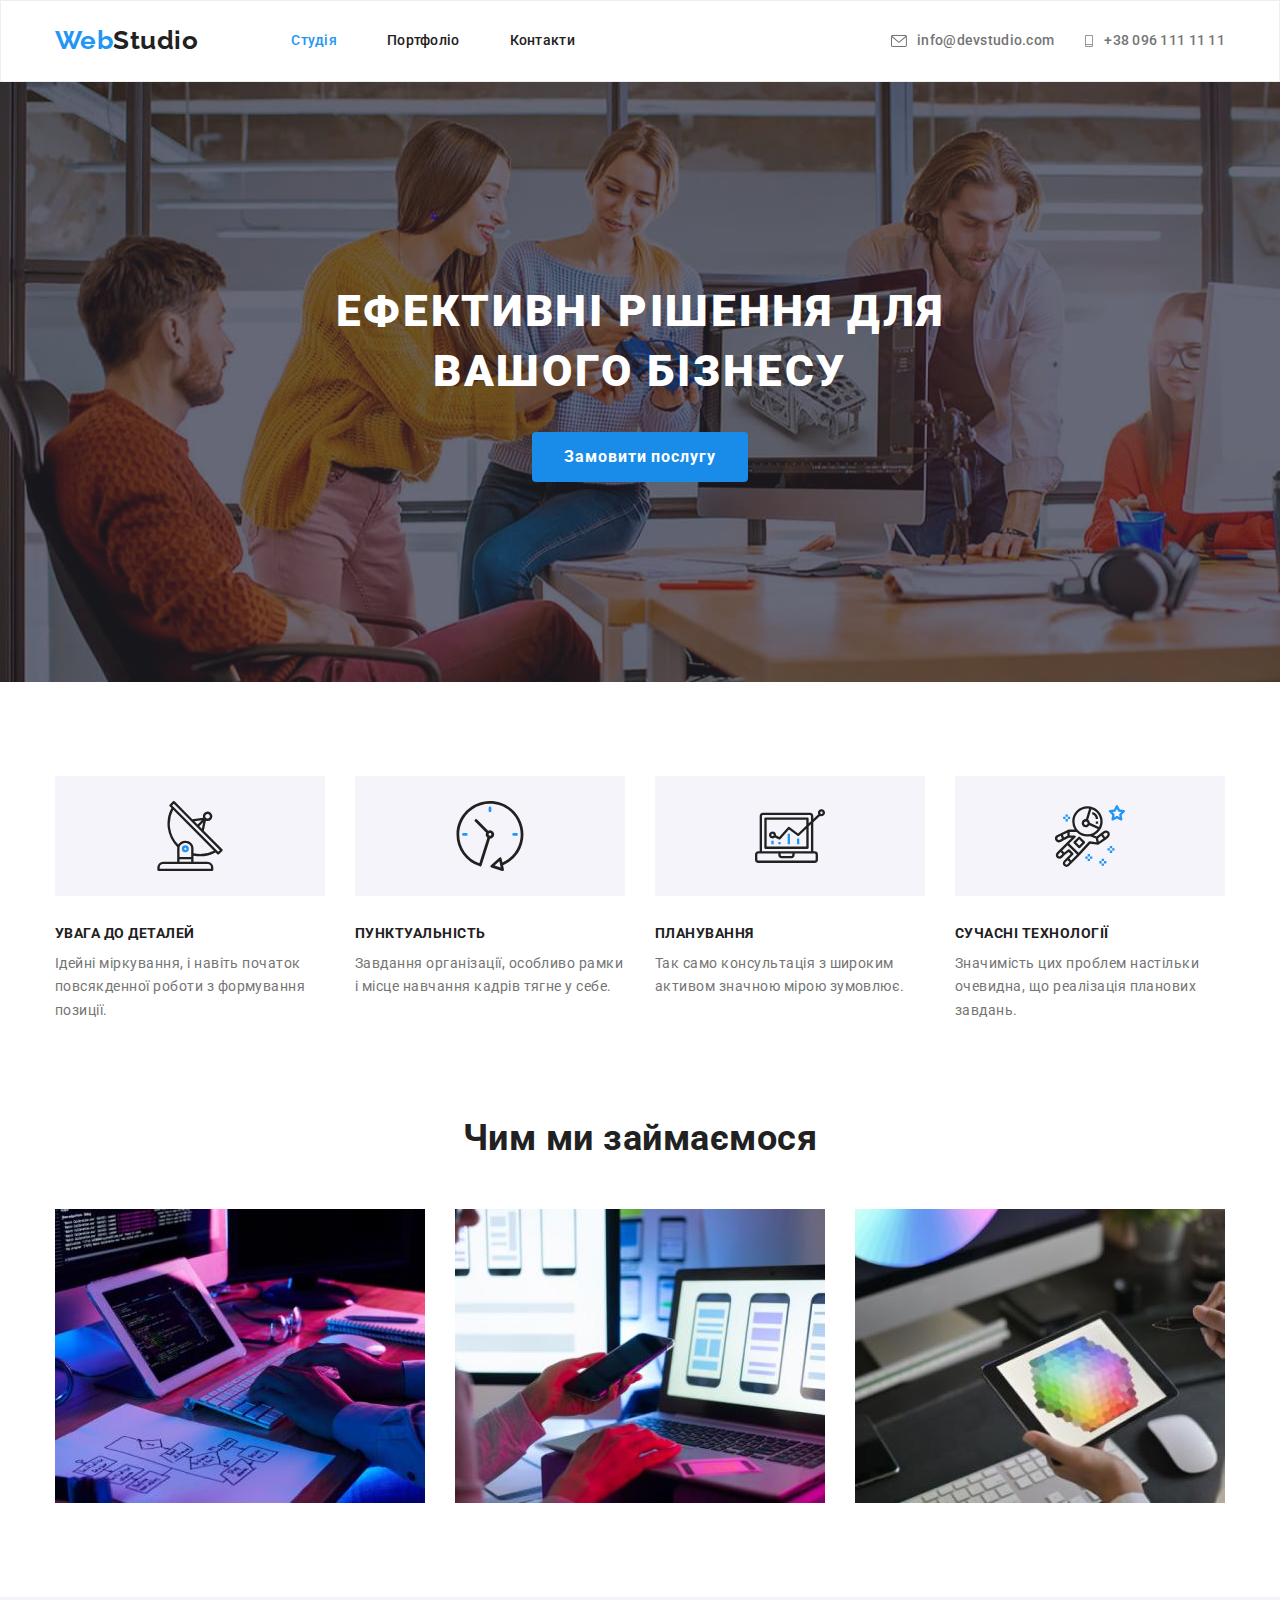
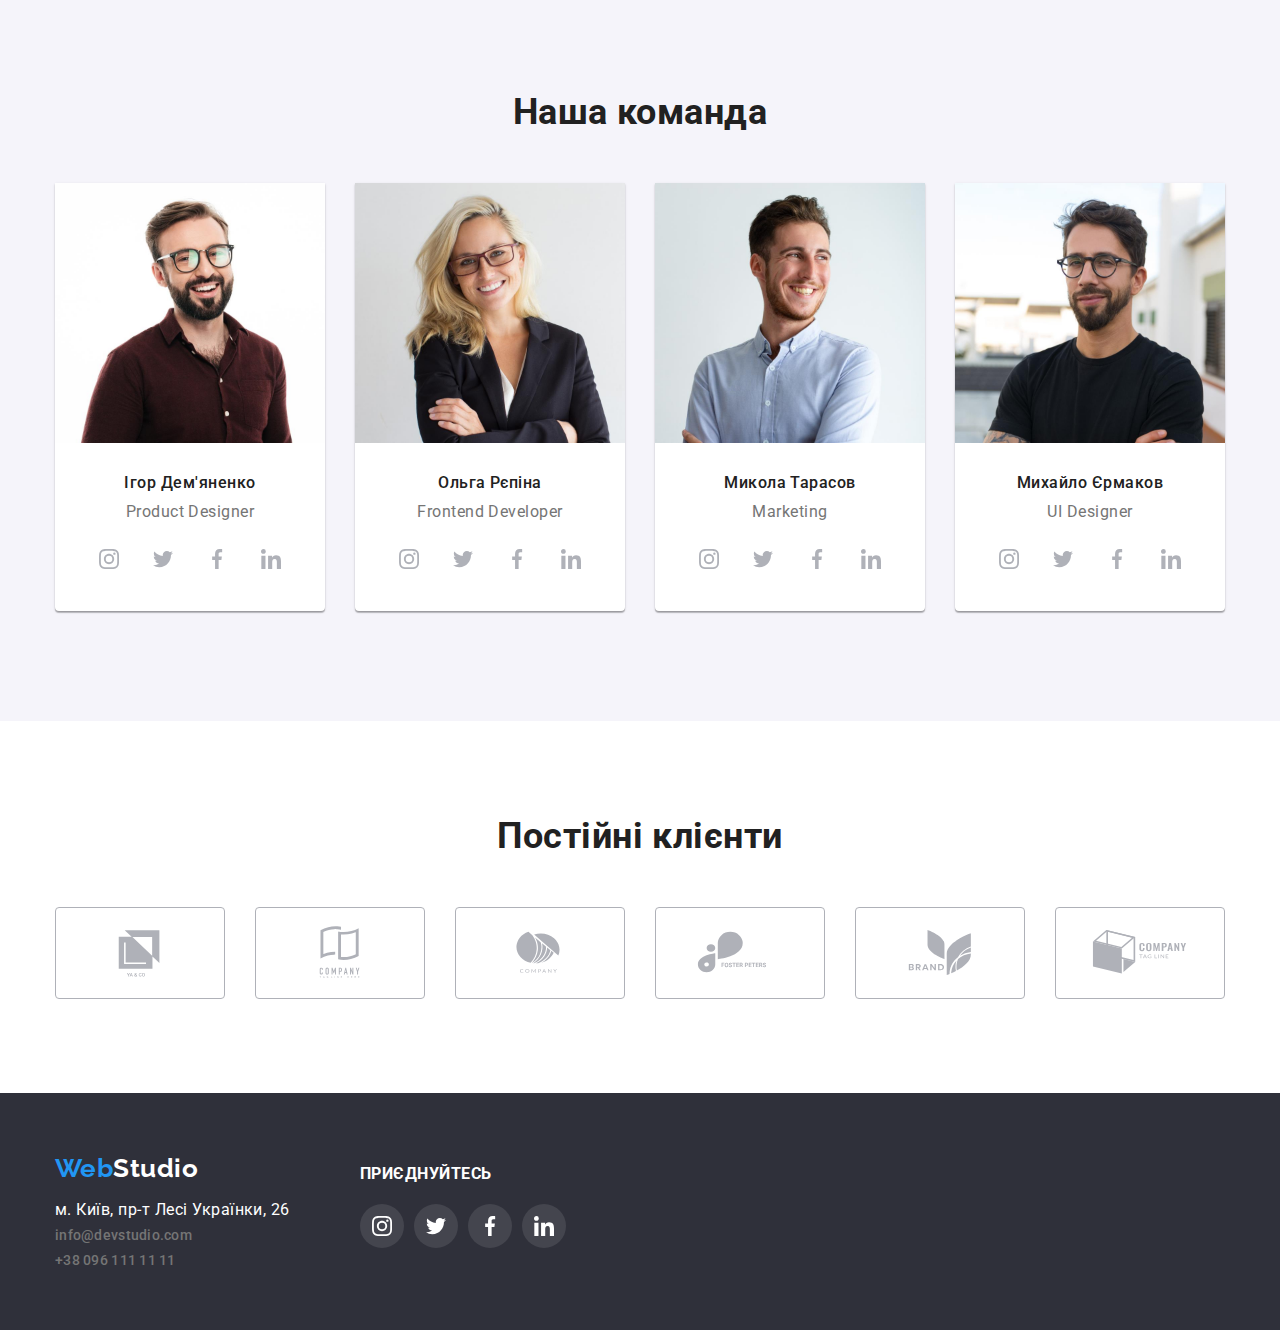
==== index.html @ ee2c1330 "копия с дз4" ====
<!DOCTYPE html>
<html lang="uk">
  <head>
    <meta charset="UTF-8" />
    <meta http-equiv="X-UA-Compatible" content="IE=edge" />
    <meta name="viewport" content="width=device-width, initial-scale=1.0" />
    <title>Домашнє завдання №4</title>
    <link rel="preconnect" href="https://fonts.googleapis.com" />
    <link rel="preconnect" href="https://fonts.gstatic.com" crossorigin />
    <link
      href="https://fonts.googleapis.com/css2?family=Montserrat:wght@400;700&family=Raleway:wght@700&family=Roboto:wght@400;500;700;900&display=swap"
      rel="stylesheet"
    />
    <link
      rel="stylesheet"
      href="https://cdnjs.cloudflare.com/ajax/libs/modern-normalize/1.1.0/modern-normalize.min.css"
    />
    <link rel="stylesheet" href="./css/styles.css" />
  </head>
  <body>
    <header class="page-header">
      <div class="container box">
        <a href="./index.html" class="logo"
          ><span class="logo_color">Web</span>Studio</a
        >
        <nav class="site-nav">
          <ul class="site-nav list">
            <li class="item">
              <a href="./index.html" class="link current">Студія</a>
            </li>
            <li class="item">
              <a href="./portfolio.html" class="link">Портфоліо</a>
            </li>
            <li class="item"><a href="" class="link">Контакти</a></li>
          </ul>
        </nav>
        <ul class="contacts list">
          <li class="item">
            <a href="mailto:info@devstudio.com" class="link"
              ><svg class="contacts-icon-mail" width="16" height="12"><use href="./images/icons.svg#icon-mail"></use></svg>info@devstudio.com</a
            >
          </li>
          <li class="item">
            <a href="tel:+380961111111" class="link"><svg class="contacts-icon-phone" width="10" height="12"><use href="./images/icons.svg#icon-phone"></use></svg>+38 096 111 11 11</a>
          </li>
        </ul>
      </div>
    </header>
    <main>
      <!-- герой -->
      <section class="hero">
       <h1 class="title">Ефективні рішення для <br>вашого бізнесу</h1>
      <button class="order">Замовити послугу</button>
      </section>
      <!-- наші якості -->
      <section class="section features">
        <div class="container">
          <!-- <h2>наші якості</h2> -->
          <ul class="features list">
            <li class="item">
              <div class="feature-pic">
              <svg class="feature-icon" width="70" height="70"><use href="./images/icons.svg#icon-antenna-1"></use></svg></div>
              <h3 class="title">УВАГА ДО ДЕТАЛЕЙ</h3>
              <p class="text">
                Ідейні міркування, і навіть початок повсякденної роботи з
                формування позиції.
              </p>
            </li>
            <li class="item">
              <div class="feature-pic">
              <svg class="feature-icon" width="70" height="70"><use href="./images/icons.svg#icon-clock-1"></use></svg></div>
              <h3 class="title">ПУНКТУАЛЬНІСТЬ</h3>
              <p class="text">
                Завдання організації, особливо рамки і місце навчання кадрів
                тягне у себе.
              </p>
            </li>
            <li class="item">
              <div class="feature-pic">
              <svg class="feature-icon" width="70" height="70"><use href="./images/icons.svg#icon-diagram-1"></use></svg></div>
              <h3 class="title">ПЛАНУВАННЯ</h3>
              <p class="text">
                Так само консультація з широким активом значною мірою зумовлює.
              </p>
            </li>
            <li class="item">
              <div class="feature-pic">
              <svg class="feature-icon" width="70" height="70"><use href="./images/icons.svg#icon-astronaut-1"></use></svg></div>
              <h3 class="title">СУЧАСНІ ТЕХНОЛОГІЇ</h3>
              <p class="text">
                Значимість цих проблем настільки очевидна, що реалізація
                планових завдань.
              </p>
            </li>
          </ul>
        </div>
      </section>
      <!-- чим ми займаємось -->
      <section class="section work">
        <div class="container">
          <h2 class="title">Чим ми займаємося</h2>
          <ul class="work list">
            <li>
              <img src="./images/Coding.jpg" alt="Розробка коду" width="370" />
            </li>
            <li>
              <img
                src="./images/Adaptatin_for_mobile_devices.jpg"
                alt="адаптація на мобільний пристрій"
                width="370"
              />
            </li>
            <li>
              <img
                src="./images/Test_on_tablet_pc.jpg"
                alt="тестування на планшеті"
                width="370"
              />
            </li>
          </ul>
        </div>
      </section>
      <!-- наша команда -->
      <section class="section our-team">
        <div class="container">
          <h2 class="our-team title">Наша команда</h2>
             <ul class="our-team-list">
            <li class="item">
              <img
                class="card"
                src="./images/Igor_Demyanenko.jpg"
                alt="Ігор Дем'яненко"
                width="270"
              />
               <h3 class="specialist-name">Ігор Дем'яненко</h3>
              <p class="proffession">Product Designer</p>
               <ul class="social-links list">
            <li class="icon-item"><a href="" class="social-link"><svg class="social-icon" width="20" height="20"><use href="./images/icons.svg#icon-instagram-1"></use></svg></a></li>
            <li class="icon-item"><a href="" class="social-link"><svg class="social-icon" width="20" height="20"><use href="./images/icons.svg#icon-twitter-1"></use></svg></a></li>
            <li class="icon-item"><a href="" class="social-link"><svg class="social-icon" width="20" height="20"><use href="./images/icons.svg#icon-facebook-1"></use></svg></a></li>
            <li class="icon-item"><a href="" class="social-link"><svg class="social-icon" width="20" height="20"><use href="./images/icons.svg#icon-linkedin-1"></use></svg></a></li>
          </ul>
            </li>
            <li class="item">
              <img
                class="card"
                src="./images/Olha_Repina.jpg"
                alt="Ольга Рєпіна"
                width="270"
              />
              <h3 class="specialist-name">Ольга Рєпіна</h3>
              <p class="proffession">Frontend Developer</p>
              <ul class="social-links list">
           <li class="icon-item"><a href="" class="social-link"><svg class="social-icon" width="20" height="20"><use href="./images/icons.svg#icon-instagram-1"></use></svg></a></li>
            <li class="icon-item"><a href="" class="social-link"><svg class="social-icon" width="20" height="20"><use href="./images/icons.svg#icon-twitter-1"></use></svg></a></li>
            <li class="icon-item"><a href="" class="social-link"><svg class="social-icon" width="20" height="20"><use href="./images/icons.svg#icon-facebook-1"></use></svg></a></li>
            <li class="icon-item"><a href="" class="social-link"><svg class="social-icon" width="20" height="20"><use href="./images/icons.svg#icon-linkedin-1"></use></svg></a></li>
          </ul>
            </li>
            <li class="item">
              <img
                class="card"
                src="./images/Mykola_Tarasov.jpg"
                alt="Микола Тарасов"
                width="270"
              />
              <h3 class="specialist-name">Микола Тарасов</h3>
              <p class="proffession">Marketing</p>
              <ul class="social-links list">
            <li class="icon-item"><a href="" class="social-link"><svg class="social-icon" width="20" height="20"><use href="./images/icons.svg#icon-instagram-1"></use></svg></a></li>
            <li class="icon-item"><a href="" class="social-link"><svg class="social-icon" width="20" height="20"><use href="./images/icons.svg#icon-twitter-1"></use></svg></a></li>
            <li class="icon-item"><a href="" class="social-link"><svg class="social-icon" width="20" height="20"><use href="./images/icons.svg#icon-facebook-1"></use></svg></a></li>
            <li class="icon-item"><a href="" class="social-link"><svg class="social-icon" width="20" height="20"><use href="./images/icons.svg#icon-linkedin-1"></use></svg></a></li>
          </ul>
            </li>
            <li class="item">
              <img
                class="card"
                src="./images/Mykhajlo_Yermakov.jpg"
                alt="Михайло Єрмаков"
                width="270"
              />
              <h3 class="specialist-name">Михайло Єрмаков</h3>
              <p class="proffession">UI Designer</p>
              <ul class="social-links list">
            <li class="icon-item"><a href="" class="social-link"><svg class="social-icon" width="20" height="20"><use href="./images/icons.svg#icon-instagram-1"></use></svg></a></li>
            <li class="icon-item"><a href="" class="social-link"><svg class="social-icon" width="20" height="20"><use href="./images/icons.svg#icon-twitter-1"></use></svg></a></li>
            <li class="icon-item"><a href="" class="social-link"><svg class="social-icon" width="20" height="20"><use href="./images/icons.svg#icon-facebook-1"></use></svg></a></li>
            <li class="icon-item"><a href="" class="social-link"><svg class="social-icon" width="20" height="20"><use href="./images/icons.svg#icon-linkedin-1"></use></svg></a></li>
          </ul>
            </li>
          </ul>
        </div>
      </section>
      <!-- наші клієнти -->
      <section class="section clients">
      <div class="container">
        <h2 class="client-title">Постійні клієнти</h2>
          <ul class="client-list">
          <li class="client-item"><a href="" class="client-link"><svg class="client-icon" width="106" height="60"><use href="./images/icons.svg#icon-client"></use></svg></a></li>
          <li class="client-item"><a href="" class="client-link"><svg class="client-icon" width="106" height="60"><use href="./images/icons.svg#icon-client2"></use></svg></a></li>
          <li class="client-item"><a href="" class="client-link"><svg class="client-icon" width="106" height="60"><use href="./images/icons.svg#icon-client3"></use></svg></a></li>
          <li class="client-item"><a href="" class="client-link"><svg class="client-icon" width="106" height="60"><use href="./images/icons.svg#icon-client4"></use></svg></a></li>
          <li class="client-item"><a href="" class="client-link"><svg class="client-icon" width="106" height="60"><use href="./images/icons.svg#icon-client5"></use></svg></a></li>
          <li class="client-item"><a href="" class="client-link"><svg class="client-icon" width="106" height="60"><use href="./images/icons.svg#icon-client6"></use></svg></a></li>
          </ul>
        </div>
      </section>
    </main>
    <footer>
      <div class="container footer">
<div class="footer-address">
        <a href="" class="logo-footer">
          
          <span class="logo_color">Web</span>Studio</a
        >
        <address>
          <p class="address">м. Київ, пр-т Лесі Українки, 26</p>
          <ul class="contacts-footer list">
            <li class="item">
              <a href="mailto:info@devstudio.com" class="link"
                >info@devstudio.com</a
              >
            </li>
            <li class="item">
              <a href="tel:+380961111111" class="link">+38 096 111 11 11</a>
            </li>
          </ul>
        </address>
        </div>
        <div class="footer-links">
          <h3 class="join-title">приєднуйтесь</h3>
            <ul class="footer-icon-list">
              <li class="footer-icon-item"><a class="footer-icon-link" href=""><svg class="footer-icon" width="20" height="20"><use href="./images/icons.svg#icon-instagram-2"></use></svg></a></li>
              <li class="footer-icon-item"><a class="footer-icon-link" href=""><svg class="footer-icon" width="20" height="20"><use href="./images/icons.svg#icon-twitter-2"></use></svg></a></li>
              <li class="footer-icon-item"><a class="footer-icon-link" href=""><svg class="footer-icon" width="20" height="20"><use href="./images/icons.svg#icon-facebook-2"></use></svg></a></li>
              <li class="footer-icon-item"><a class="footer-icon-link" href=""><svg class="footer-icon" width="20" height="20"><use href="./images/icons.svg#icon-linkedin-2"></use></svg></a></li>
            </ul>
          
        </div>
      </div>
    </footer>
  </body>
</html>
---- css/styles.css ----
:root {
    --primary-text-color: #757575;
    --title-text-color: #212121;
    --accent-color: #2196F3;
   }
/* body===================================== */
body {
    background-color: white;
    color: var(--primary-text-color);
    font-family: 'Roboto';
    letter-spacing: 0.03em;
    
}
.section {
    padding-bottom: 94px;
    padding-top: 94px;
}
.container {
    width: 1200px;
    padding-left: 15px;
    padding-right: 15px;
    margin-left: auto;
    margin-right: auto;
    /* outline: 1px solid red; */

}
.list {
    list-style: none;
    padding: 0;
    margin: 0;
}
h2,
h3,
h4 {
    margin-top: 0;
    margin-bottom: 0;
}
a {
    text-decoration: none;
    }
    
/* body===================================== */
/* header=========================== */
/* logo========================= */
.page-header{
border: 1px solid #EEEEEE;
}
.box{
    display: flex;
    align-items: center;
    
}
.logo {
      margin-right: 93px;
     font-family: 'Raleway';
     font-style: normal;
     font-weight: 700;
     font-size: 26px;

     color: var(--title-text-color);
   }
.logo_color {
     color: var(--accent-color);
}
/* header=========================== */
/* logo========================= */
/* навигация сайта============= */
.site-nav{
    display: flex;
    margin-right: auto;
}
.site-nav .item {
       margin-right: 50px;
}
.site-nav .item:last-child {
    margin-right: 0;
}
.site-nav .link {
    display: block;
    padding-top: 32px;
    padding-bottom: 32px;
    font-weight: 500;
    font-size: 14px;
    line-height: 1.14;
    letter-spacing: 0.02em;

    color: var(--title-text-color);
}
.list .link:hover,
.list .link:focus
 {
    color: var(--accent-color);
}
/* навігація сайта============= */
/* контакти ===============*/
.contacts {
    display: flex;
}
.contacts .item{
        margin-right: 30px;
}
.contacts .item:last-child{
    margin-right: 0;
}

.contacts .link {
        display: flex;
        align-items: center;
        
        font-weight: 500;
        font-size: 14px;
        line-height: 1.14;
        letter-spacing: 0.02em;

        color: var(--primary-text-color);
}
.contacts-icon-mail{
    display: flex;
    /* width: 100%; */
    /* height: 100%; */
    padding: 0;
    margin-right: 10px;
    fill: currentColor;

}
.contacts-icon-phone {
    display: flex;
    /* width: 100%; */
    /* height: 100%; */
    padding: 0;
    margin-right: 10px;
    fill: currentColor;

}
.site-nav .link.current {
    color: var(--accent-color);
}
/* контакти */
/* header=========================== */
/* main 1=============================*/

/* section hero =====================*/
.hero {
    background-color: #2F303A;
    background-image: linear-gradient(to right, hsl(235deg 11% 24% / 40%), hsl(235deg 11% 24% / 40%)), url(../images/team-at-work.jpg);
    /* background-position: center;
    background-repeat: no-repeat;
    background-size: cover; */
    max-width: 1600px;

    margin-left: auto;
    margin-right: auto;
    text-align: center;
    padding-top: 200px;
    padding-bottom: 200px;
   }
.hero .title {
    margin-top: 0;
    margin-bottom: 30px;

    font-weight: 900;
    font-size: 44px;
    line-height: 1.36;
    text-align: center;
    letter-spacing: 0.06em;
    text-transform: uppercase;
  
    color: #FFFFFF;
}
/* кнопка замовити послугу =========== */
.hero .order{
    display: inline-block;
    border-radius: 4px;
    border-style: none;
    padding-top: 10px;
    padding-bottom: 10px;
    padding-left: 32px;
    padding-right: 32px;
    margin-bottom: 0;
    
    min-width: 216px;
    min-height: 50px;
    
    font-weight: 700;
    font-size: 16px;
    line-height: 1.87;
    align-items: center;
    text-align: center;
    letter-spacing: 0.06em;

    background-color:#188ce8;
    color: white;
}
.hero .order:hover {
    cursor: pointer;

    background-color: var(--accent-color);
    color: #FFFFFF;
}
/* кнопка замовити послугу =========== */
/* section hero =====================*/
 /* section наші якості =======================*/

.features .list {
    display: flex;
    justify-content: space-between;
} 
.features .item{
    margin-right: 30px;
    width: 270px;
}
.features .item:last-child{
    margin-right:0;
}
.list .title {
    margin-top: 0;
    margin-bottom: 0;
    margin-right: 30px;

    font-weight: 700;
    font-size: 14px;
    line-height: 1.14;
    text-transform: uppercase;

    color: var(--title-text-color)
}
.list .title:last-child{
    margin-right: 0;
}
.list .text {
    margin-top: 10px;
    margin-bottom: 0;

    font-size: 14px;
    line-height: 1.7;
}
.feature-pic{
    display: flex;
    justify-content: center;
    align-items: center;
    width: 270px;
    height: 120px;
    
    margin-bottom: 30px;

    background-color: #F5F4FA;

}
 /* section наші якості =======================*/
/* section чим ми займаємось =========================*/
.work {
    padding-top: 0;
}
.work .list {
    display: flex;
    justify-content: space-between;
}

.work .title{ 
    margin-bottom: 50px;

    font-weight: 700;
    font-size: 36px;
    line-height: 1.17;
    text-align: center;

    color: var(--title-text-color);
}
/* section чим ми займаємось =========================*/
/* section наша команда============================== */
.our-team {
    background-color: #F5F4FA;
}
.our-team .title {
    margin-top: 0;
    margin-bottom: 0;
    font-weight: 700;
    font-size: 36px;
    line-height: 1.17;
    text-align: center;

    color: var(--title-text-color)
}
.our-team-list {
    display: flex;
    padding-left: 0;
    padding-right: 0;
    gap: 30px;
    justify-content:center ;
    margin-top: 50px;
    list-style: none;
}
.our-team .item{
    padding-bottom: 30px;
    border-radius: 0px 0px 4px 4px;
    background-color: #FFFFFF;
    box-shadow: 0px 1px 3px rgba(0, 0, 0, 0.12), 0px 1px 1px rgba(0, 0, 0, 0.14), 0px 2px 1px rgba(0, 0, 0, 0.2);
}
.specialist-name {
    margin-top: 30px;
    margin-bottom: 0;

    font-weight: 500;
    font-size: 16px;
    line-height: 1.19;
    text-align: center;

    color: var(--title-text-color);
    }
.proffession {
    margin-bottom: 0;
    margin-top: 10px;
    
    line-height: 1.19;
    font-size: 16px;
    text-align: center;
}
.social-links {
    display: flex;
    align-items: center;
    justify-content: center;
    margin-top: 16px;
    padding: 0, 32px, 32px, 30px;
    
}

.social-link {
    display: flex;
    justify-content: center;
    align-items: center;
    width: 44px;
    height: 44px;
    border-radius: 50%;
       fill: #AFB1B8;
    background-color: white;
}
.social-link:active,
.social-link:hover{
    background-color: var(--accent-color);
    fill: white;
}
.icon-item{
    margin-left: 10px;
}
.icon-item:first-child{
    margin-left: 0;
}

/* section наша команда============================== */
/* section постійні клієнти================================ */
.section .clients{
margin-left: auto;
margin-right: auto;
padding-top: 0;
}

.client-title{
    margin-top: 0;
    margin-bottom: 50px;
    font-weight: 700;
    font-size: 36px;
    line-height: 1.17;
    text-align: center;

    color: var(--title-text-color)
}
.client-list{
list-style: none;
display: flex;
justify-content: space-between;
padding-right: 0;
padding-left: 0;
margin-top: 0;
margin-bottom: 0;

}
.client-link{
    display: flex;
    justify-content: center;
    align-items: center;
    width: 170px;
    height: 92px;
    padding: 0;
    border-radius: 4px ;
    border: 1px solid rgba(175, 177, 184, 1);
    margin-left: 30px;
    color: rgba(175, 177, 184, 1);
}
.client-link:first-child{
    margin-left: 0;
}

.client-icon{
fill: currentColor;
}
.client-link:hover,
.client-link:focus{
    color: var(--accent-color);
    border: 1px solid var(--accent-color);
}
.client-icon:hover,
.client-icon:focus{
fill: var(--accent-color);
}



/* section постійні клієнти================================ */
/* main 1=============================*/

/* main 2 Портфоліо====================================================================== */

/* кнопки навигації============================= */
.button-navigation {
    display: flex;
    justify-content: center;
    margin-bottom: 50px;
}

 .list .button{
    display: inline-block;
    padding-top: 6px;
    padding-bottom: 6px;
    padding-left: 22px;
    padding-right: 22px;
    

    border-radius: 4px;
    border-style: none;

    font-weight: 500;
    font-size: 16px;
    line-height: 1.6;

    color: var(--title-text-color) ;
    background-color: transparent;
   
} 
.navigation{
    margin-right: 8px;
}
.navigation:last-child{
    margin-right: 0;
}
.project-list .link {
    display: block
}

.list .button:hover,
.list .button:focus {
cursor: pointer;
background-color: var(--accent-color) ;
color: white ;
box-shadow: 0px 1px 3px rgba(0, 0, 0, 0.12), 0px 1px 1px rgba(0, 0, 0, 0.14), 0px 2px 1px rgba(0, 0, 0, 0.2);
}


/* кнопки навигації============================= */
/* галерея проєктів============================== */


.projects {
    display: flex;
    flex-wrap: wrap;
    
    margin: -15px;
}
img{
    display: block;
}
.projects > .projects-item {
    width: 370px;
    
    margin: 15px;
    flex-basis: calc((100% - 30px * 3) / 3);
}

.description {
    border-right: 1px solid #EEEEEE;
    border-left: 1px solid #EEEEEE;
    border-bottom: 1px solid #EEEEEE;

    padding-bottom: 24px;
    padding-top: 20px;
    padding-left: 24px;
    padding-right: 24px;
}

.list .project-title {
    margin-bottom: 0;

    font-weight: 700;
    font-size: 18px;
    line-height: 2;
    letter-spacing: 0.06em;

    color: var(--title-text-color);
}

.list .project-description {
    margin-top:4px ;
    margin-bottom: 0;
    font-size: 16px;
    line-height: 2;

    color: var(--primary-text-color);
}
.projects-item:hover,
.projects-item:focus{
box-shadow: 0px 1px 3px rgba(0, 0, 0, 0.12), 0px 1px 1px rgba(0, 0, 0, 0.14), 0px 2px 1px rgba(0, 0, 0, 0.2);
}


/* галерея проєктів============================== */
/* main 2 Портфоліо===================================================================== */
/* footer=============================== */
footer {
    background-color: #2F303A;
    
}
.logo-footer {
     display: inline-block;
     margin-top: 60px;
     margin-bottom: 0;

     font-family: 'Raleway';
     font-style: normal;
     font-weight: 700;
     font-size: 26px;
     line-height: 1.2;

     color:#FFFFFF;
}

.address {
    display: flex;
    margin-top: 20;
    margin-bottom: 0;
    font-style: normal;
    color: white;
}
address {
    padding-bottom: 60px;
}

.contacts-footer .link {
    display: inline-block;
    margin-top: 9px;
    margin-bottom: 0;

    font-style: normal;
    font-weight: 500;
    font-size: 14px;
    line-height: 1.14;
    letter-spacing: 0.02em;

    color: var(--primary-text-color)
}
.footer{
    display: flex;
    justify-content: flex-start;
}
.footer-links{
margin-top: 72px;
margin-left: 70px;
}
.join-title{
text-transform: uppercase;
font-size: 16px;
font-weight: 700;
line-height: 1.17;
Letter-spacing: 0.03em;

color: #FFFFFF
}
.footer-icon-list{
    display: flex;

    align-items: center;
    justify-content: center;
    list-style: none;
    padding-right: 0;
    padding-left: 0;
    margin-top: 20px;
    margin-bottom: 0;

}
.footer-icon-link{
    display: flex;
    justify-content: center;
    align-items: center;
    width: 44px;
    height: 44px;
    border-radius: 50%;
    
    background-color: rgba(255, 255, 255, 0.1);
    color: #FFFFFF;
}
.footer-icon-item{
    margin-right: 10px;
}
.footer-icon-item:last-child{
    margin-right: 0;
}
.footer-icon{
fill: currentColor;
}
.footer-icon-link:hover,
.footer-icon-link:focus{
background-color: var(--accent-color);
}

/* footer=============================== */
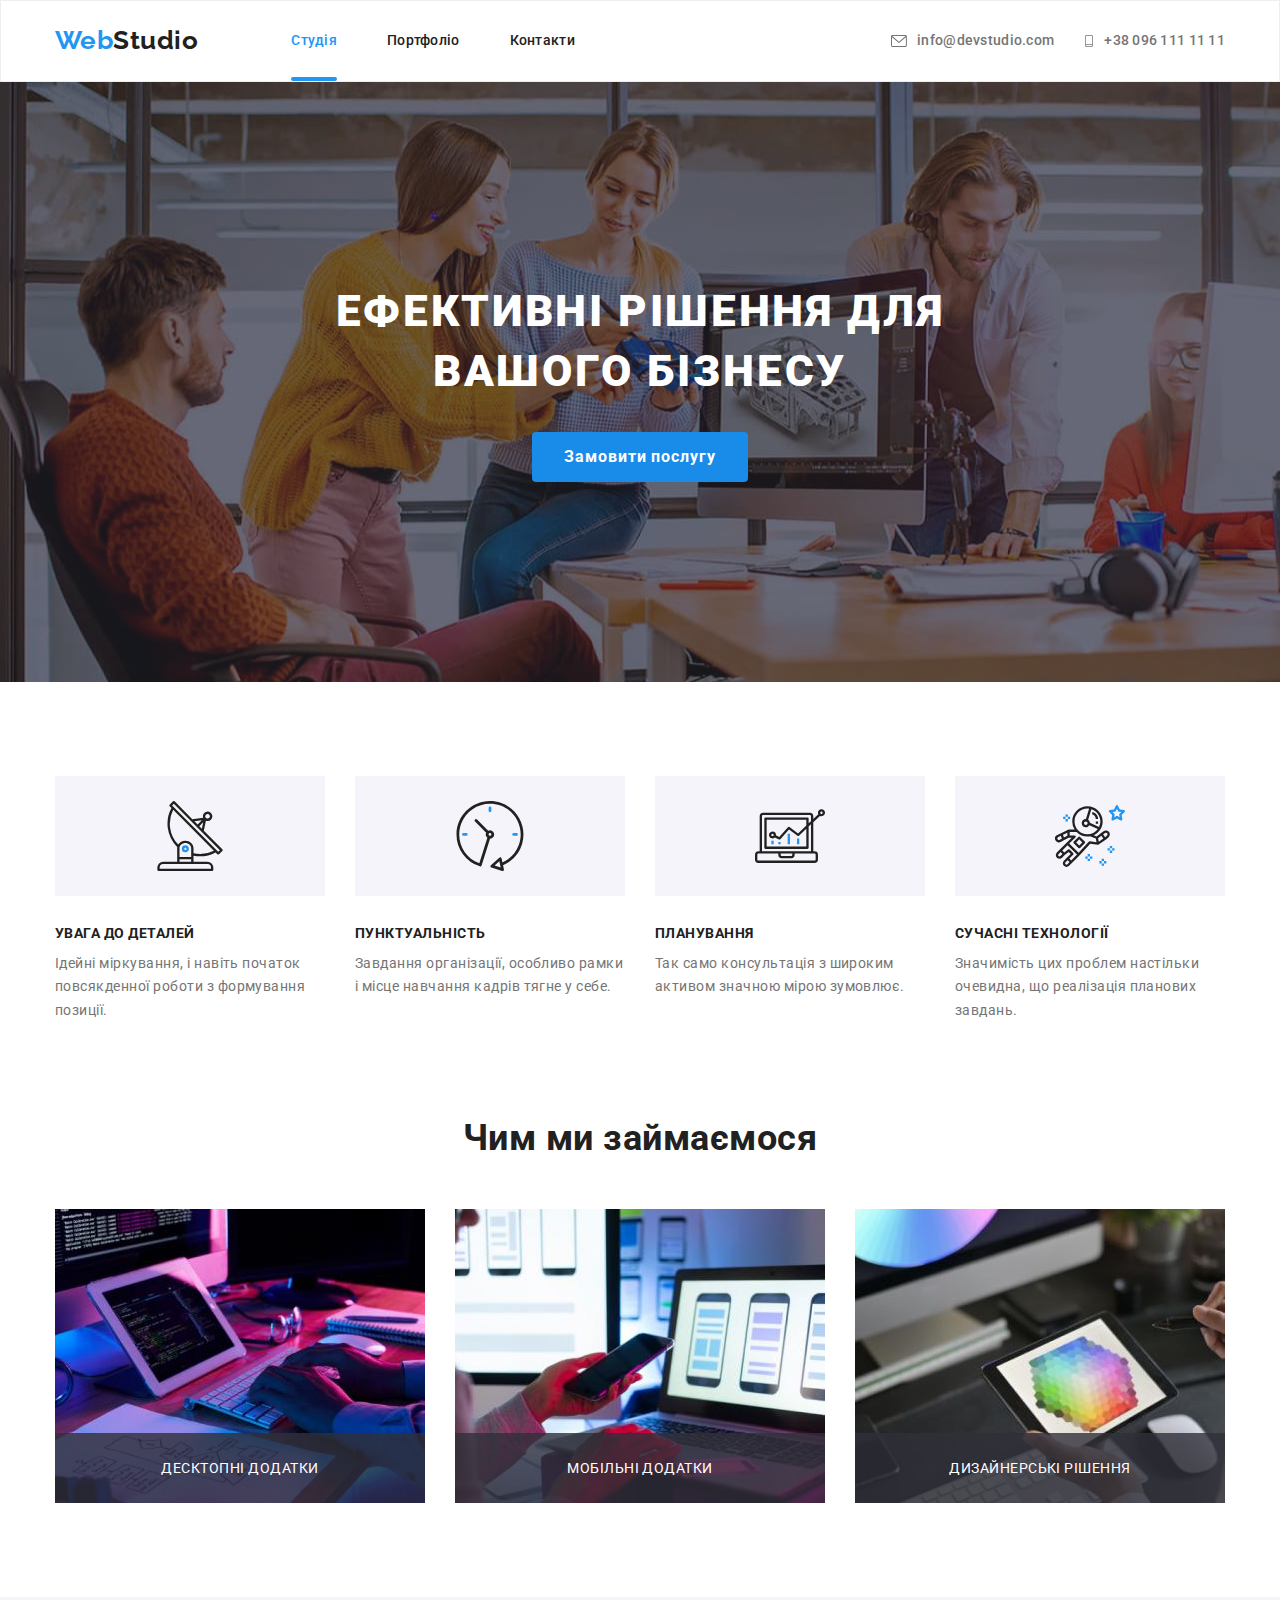
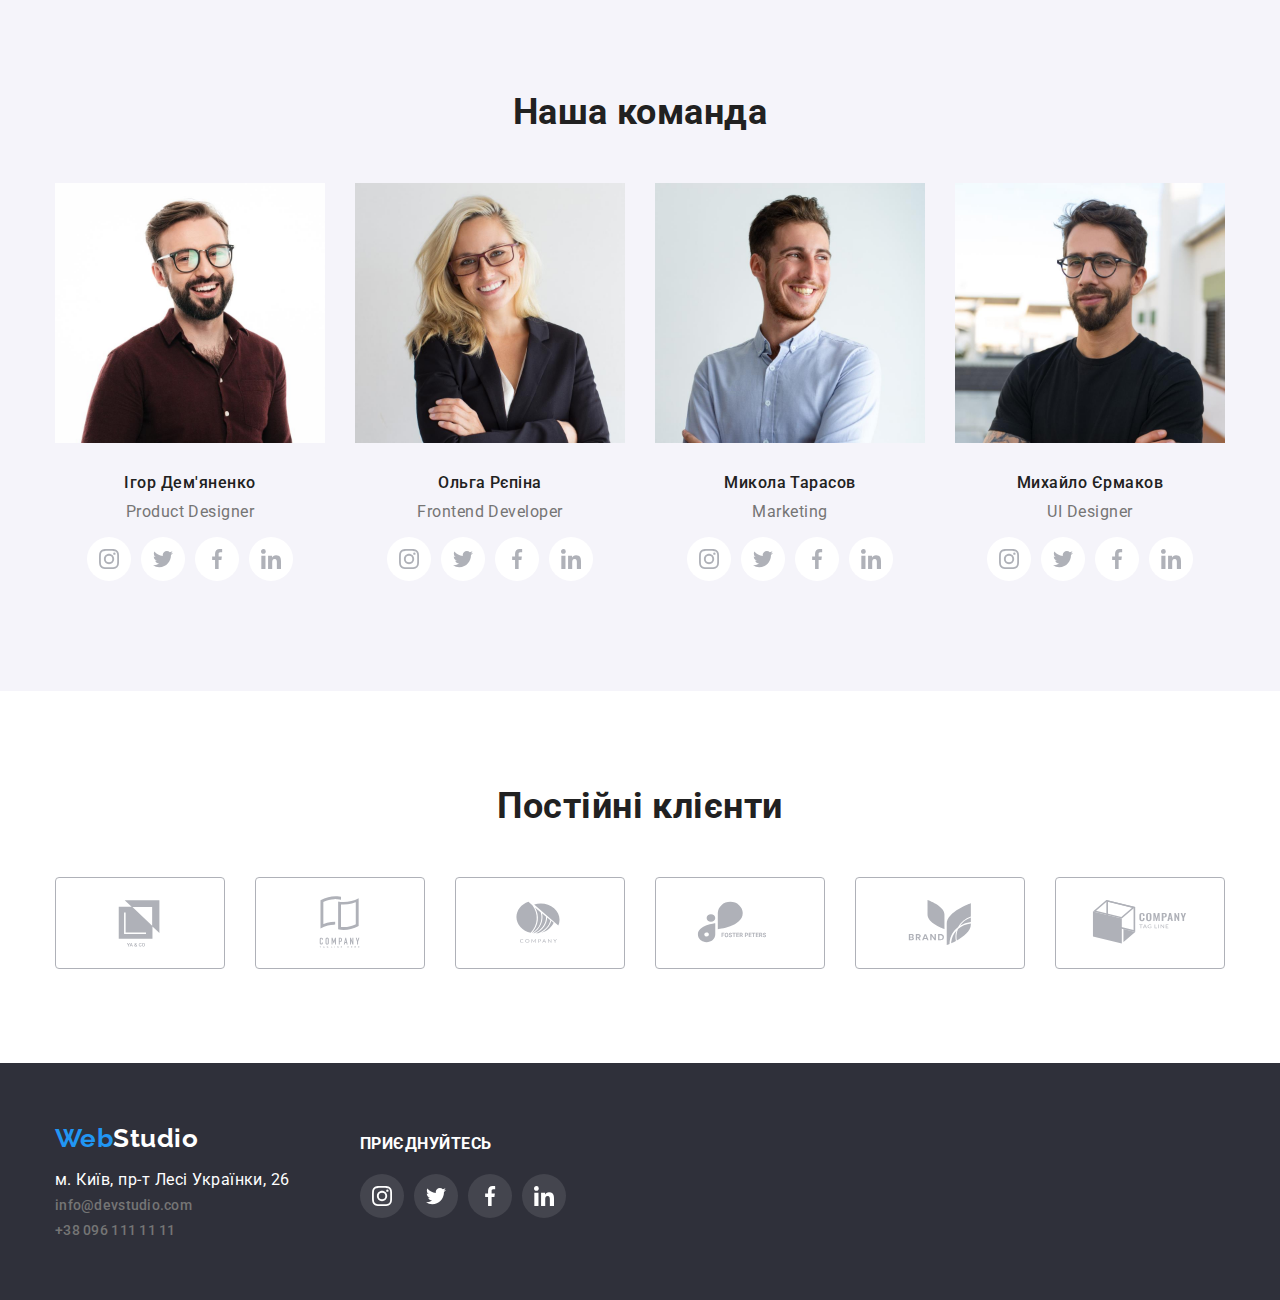
==== commit 294bbb71: "готовое дз вариант1" ====
--- a/index.html
+++ b/index.html
@@ -4,7 +4,7 @@
     <meta charset="UTF-8" />
     <meta http-equiv="X-UA-Compatible" content="IE=edge" />
     <meta name="viewport" content="width=device-width, initial-scale=1.0" />
-    <title>Домашнє завдання №4</title>
+    <title>Домашнє завдання №5</title>
     <link rel="preconnect" href="https://fonts.googleapis.com" />
     <link rel="preconnect" href="https://fonts.gstatic.com" crossorigin />
     <link
@@ -17,7 +17,7 @@
     />
     <link rel="stylesheet" href="./css/styles.css" />
   </head>
-  <body>
+  <body data-body>
     <header class="page-header">
       <div class="container box">
         <a href="./index.html" class="logo"
@@ -50,7 +50,10 @@
       <!-- герой -->
       <section class="hero">
        <h1 class="title">Ефективні рішення для <br>вашого бізнесу</h1>
-      <button class="order">Замовити послугу</button>
+      <button data-modal-open class="order" type="button">Замовити послугу</button>
+      <div class="backdrop is-hidden" data-modal>
+        <div class="modal"><button class="close-button" type="button" data-modal-close><svg  width="18" height="18"><use href="./images/icons.svg#icon-close"></use></svg></button></div>
+      </div>
       </section>
       <!-- наші якості -->
       <section class="section features">
@@ -100,22 +103,22 @@
         <div class="container">
           <h2 class="title">Чим ми займаємося</h2>
           <ul class="work list">
-            <li>
-              <img src="./images/Coding.jpg" alt="Розробка коду" width="370" />
-            </li>
-            <li>
+            <li><div class="work-card">
+              <img src="./images/Coding.jpg" alt="Розробка коду" width="370" /><div class="section-work-name"><p class="work-name">Десктопні додатки</p></div></div>
+            </li>
+            <li><div class="work-card">
               <img
                 src="./images/Adaptatin_for_mobile_devices.jpg"
                 alt="адаптація на мобільний пристрій"
                 width="370"
-              />
-            </li>
-            <li>
+              /><div class="section-work-name"><p class="work-name">Мобільні додатки</p></div></div>
+            </li>
+            <li><div class="work-card">
               <img
                 src="./images/Test_on_tablet_pc.jpg"
                 alt="тестування на планшеті"
                 width="370"
-              />
+              /><div class="section-work-name"><p class="work-name">Дизайнерські рішення</p></div></div>
             </li>
           </ul>
         </div>
@@ -240,5 +243,7 @@
         </div>
       </div>
     </footer>
+  <script src="./js/modal.js"></script>
+  
   </body>
 </html>
--- a/css/styles.css
+++ b/css/styles.css
@@ -9,8 +9,10 @@
     color: var(--primary-text-color);
     font-family: 'Roboto';
     letter-spacing: 0.03em;
-    
-}
+  }
+  .no-scroll {
+    overflow: hidden;
+  }
 .section {
     padding-bottom: 94px;
     padding-top: 94px;
@@ -68,9 +70,12 @@
 .site-nav{
     display: flex;
     margin-right: auto;
+   
 }
 .site-nav .item {
+
        margin-right: 50px;
+ 
 }
 .site-nav .item:last-child {
     margin-right: 0;
@@ -85,6 +90,8 @@
     letter-spacing: 0.02em;
 
     color: var(--title-text-color);
+
+    transition: color 250ms cubic-bezier(0.4, 0, 0.2, 1);
 }
 .list .link:hover,
 .list .link:focus
@@ -113,11 +120,12 @@
         letter-spacing: 0.02em;
 
         color: var(--primary-text-color);
+
+        transition: color 250ms cubic-bezier(0.4, 0, 0.2, 1);
 }
 .contacts-icon-mail{
     display: flex;
-    /* width: 100%; */
-    /* height: 100%; */
+   
     padding: 0;
     margin-right: 10px;
     fill: currentColor;
@@ -125,16 +133,28 @@
 }
 .contacts-icon-phone {
     display: flex;
-    /* width: 100%; */
-    /* height: 100%; */
     padding: 0;
     margin-right: 10px;
     fill: currentColor;
 
 }
 .site-nav .link.current {
+    position: relative;
     color: var(--accent-color);
 }
+.site-nav .link.current::after{
+ content: "";
+position: absolute;
+bottom: 0;
+left: 0;
+width: 100%;
+height: 4px ;
+
+background-color: var(--accent-color);
+border-radius: 2px;
+}
+
+
 /* контакти */
 /* header=========================== */
 /* main 1=============================*/
@@ -143,9 +163,7 @@
 .hero {
     background-color: #2F303A;
     background-image: linear-gradient(to right, hsl(235deg 11% 24% / 40%), hsl(235deg 11% 24% / 40%)), url(../images/team-at-work.jpg);
-    /* background-position: center;
-    background-repeat: no-repeat;
-    background-size: cover; */
+    
     max-width: 1600px;
 
     margin-left: auto;
@@ -190,12 +208,64 @@
 
     background-color:#188ce8;
     color: white;
-}
-.hero .order:hover {
+
+    transition: background-color 250ms cubic-bezier(0.4, 0, 0.2, 1), color 250ms cubic-bezier(0.4, 0, 0.2, 1);
+}
+.order:hover {
     cursor: pointer;
 
     background-color: var(--accent-color);
     color: #FFFFFF;
+}
+.backdrop.is-hidden{
+opacity: 0;
+visibility: hidden;
+pointer-events: none;
+}
+
+.backdrop{
+    position: fixed;
+    top: 0;
+    left: 0;
+    width: 100%;
+    height: 100%;
+    background-color: rgba(0, 0, 0, 0.2);
+    opacity: 1;
+    transition: opacity 250ms cubic-bezier(0.4, 0, 0.2, 1);
+}
+.backdrop.is-hidden .modal{
+   transform: scale(0.1) translate(-50%, -50%) rotateX(90deg);
+}
+.modal{
+display: flex;
+justify-content: flex-end;
+position: absolute;
+top: 50%;
+left: 50%;
+transform-origin: top left;
+
+width: 528px;
+height: 581px;
+padding: 8px;
+
+background-color: rgba(255, 255, 255, 1);
+
+transform: scale(1) translate(-50%, -50%) perspective(600px) rotateX(0);
+transition: transform 250ms cubic-bezier(0.4, 0, 0.2, 1), rotateX 250ms cubic-bezier(0.4, 0, 0.2, 1);
+
+z-index: 1000;
+}
+.close-button{
+display: flex;
+align-items: center;
+width: 30px;
+height: 30px;
+
+border-radius: 50%;
+border: 1px solid rgba(0, 0, 0, 0.1);
+padding-bottom: 0;
+margin-bottom: 0;
+background-color: #FFFFFF;
 }
 /* кнопка замовити послугу =========== */
 /* section hero =====================*/
@@ -266,12 +336,39 @@
 
     color: var(--title-text-color);
 }
+
+.work-name{
+font-size: 14px;
+line-height: 16px;
+text-transform: uppercase;
+text-align: center;
+
+color: rgba(255, 255, 255, 1);
+background-color: rgba(47, 48, 58, 0.8);
+
+margin-top: 0;
+margin-bottom: 0;
+padding-top: 27px;
+padding-bottom: 27px;
+}
+
+.section-work-name{
+position: absolute;
+bottom: 0;
+left: 0;
+width: 100%;
+}
+
+.work-card{
+    position: relative;
+}
+
 /* section чим ми займаємось =========================*/
 /* section наша команда============================== */
 .our-team {
     background-color: #F5F4FA;
 }
-.our-team .title {
+.our-team.title {
     margin-top: 0;
     margin-bottom: 0;
     font-weight: 700;
@@ -290,7 +387,7 @@
     margin-top: 50px;
     list-style: none;
 }
-.our-team .item{
+.our-team.item{
     padding-bottom: 30px;
     border-radius: 0px 0px 4px 4px;
     background-color: #FFFFFF;
@@ -331,8 +428,10 @@
     width: 44px;
     height: 44px;
     border-radius: 50%;
-       fill: #AFB1B8;
+    fill: #AFB1B8;
     background-color: white;
+
+    transition: background-color 250ms cubic-bezier(0.4, 0, 0.2, 1), fill 250ms cubic-bezier(0.4, 0, 0.2, 1);
 }
 .social-link:active,
 .social-link:hover{
@@ -385,6 +484,8 @@
     border: 1px solid rgba(175, 177, 184, 1);
     margin-left: 30px;
     color: rgba(175, 177, 184, 1);
+
+    transition: color 250ms cubic-bezier(0.4, 0, 0.2, 1), border 250ms cubic-bezier(0.4, 0, 0.2, 1);
 }
 .client-link:first-child{
     margin-left: 0;
@@ -392,6 +493,8 @@
 
 .client-icon{
 fill: currentColor;
+
+transition: fill 250ms cubic-bezier(0.4, 0, 0.2, 1);
 }
 .client-link:hover,
 .client-link:focus{
@@ -435,6 +538,7 @@
     color: var(--title-text-color) ;
     background-color: transparent;
    
+    transition: box-shadow 250ms cubic-bezier(0.4, 0, 0.2, 1),background-color 250ms cubic-bezier(0.4, 0, 0.2, 1), color 250ms cubic-bezier(0.4, 0, 0.2, 1);
 } 
 .navigation{
     margin-right: 8px;
@@ -442,12 +546,12 @@
 .navigation:last-child{
     margin-right: 0;
 }
-.project-list .link {
+.link {
     display: block
 }
 
-.list .button:hover,
-.list .button:focus {
+.button:hover,
+.button:focus {
 cursor: pointer;
 background-color: var(--accent-color) ;
 color: white ;
@@ -471,10 +575,15 @@
 .projects > .projects-item {
     width: 370px;
     
+    
     margin: 15px;
     flex-basis: calc((100% - 30px * 3) / 3);
-}
-
+    transition: box-shadow 250ms cubic-bezier(0.4, 0, 0.2, 1);
+}
+.product-thumb{
+position: relative;
+overflow: hidden;
+}
 .description {
     border-right: 1px solid #EEEEEE;
     border-left: 1px solid #EEEEEE;
@@ -486,6 +595,37 @@
     padding-right: 24px;
 }
 
+.description-infomation {
+font-size: 18px;
+line-height: 1.55;
+vertical-align: Top;
+
+color: #FFFFFF;
+background-color: rgba(33, 150, 243, 0.9);
+
+position: absolute;
+
+top: 0;
+left: 0;
+width: 100%;
+height: 100%;
+padding: 63px 24px;
+margin: 0;
+
+
+transform: translateY(100%);
+
+transition: transform 250ms cubic-bezier(0.4, 0, 0.2, 1);
+}
+.projects-item:hover .description-infomation{
+   
+    transform: translateY(0);
+}
+.infomation{
+    margin-top: 0;
+    margin-bottom: 0;
+
+}
 .list .project-title {
     margin-bottom: 0;
 
@@ -497,7 +637,7 @@
     color: var(--title-text-color);
 }
 
-.list .project-description {
+.project-description {
     margin-top:4px ;
     margin-bottom: 0;
     font-size: 16px;
@@ -554,7 +694,9 @@
     line-height: 1.14;
     letter-spacing: 0.02em;
 
-    color: var(--primary-text-color)
+    color: var(--primary-text-color);
+
+    transition: color 250ms cubic-bezier(0.4, 0, 0.2, 1);
 }
 .footer{
     display: flex;
@@ -595,6 +737,9 @@
     
     background-color: rgba(255, 255, 255, 0.1);
     color: #FFFFFF;
+
+    transition: background-color 250ms cubic-bezier(0.4, 0, 0.2, 1);
+   
 }
 .footer-icon-item{
     margin-right: 10px;
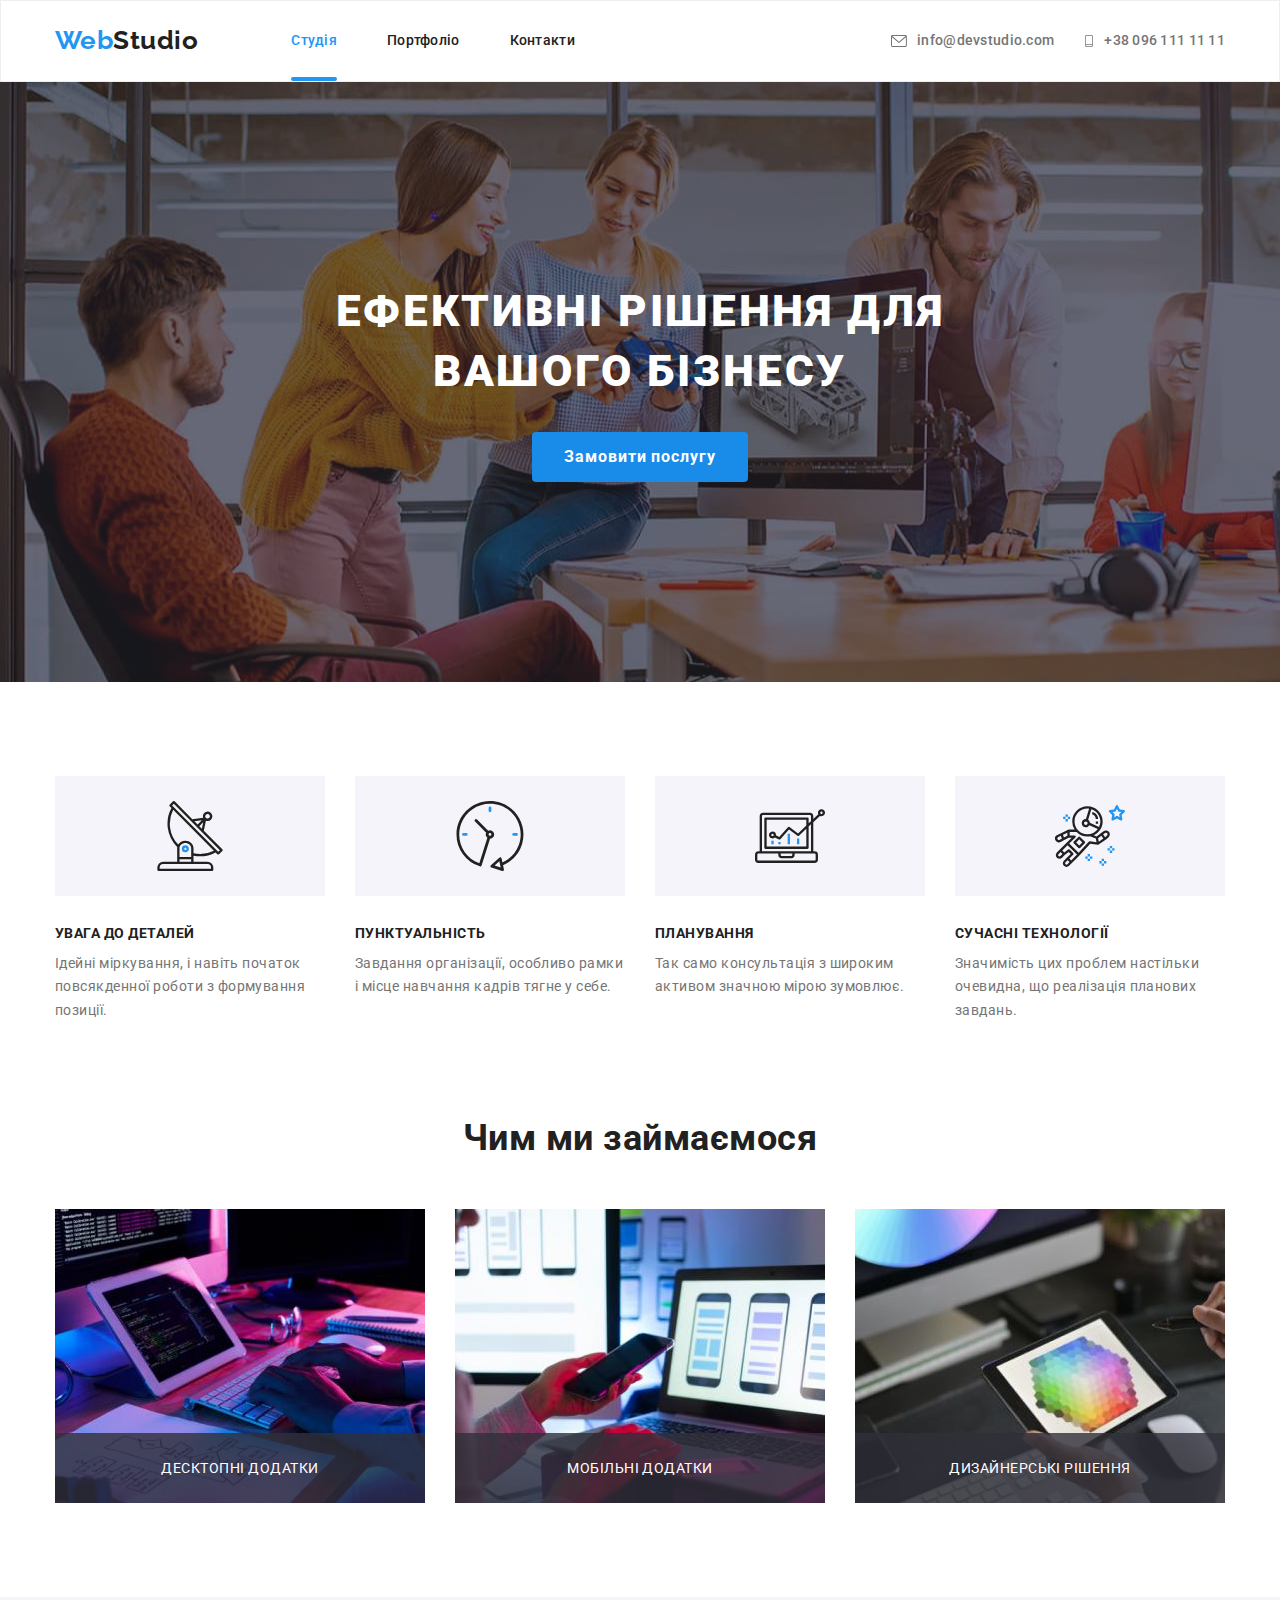
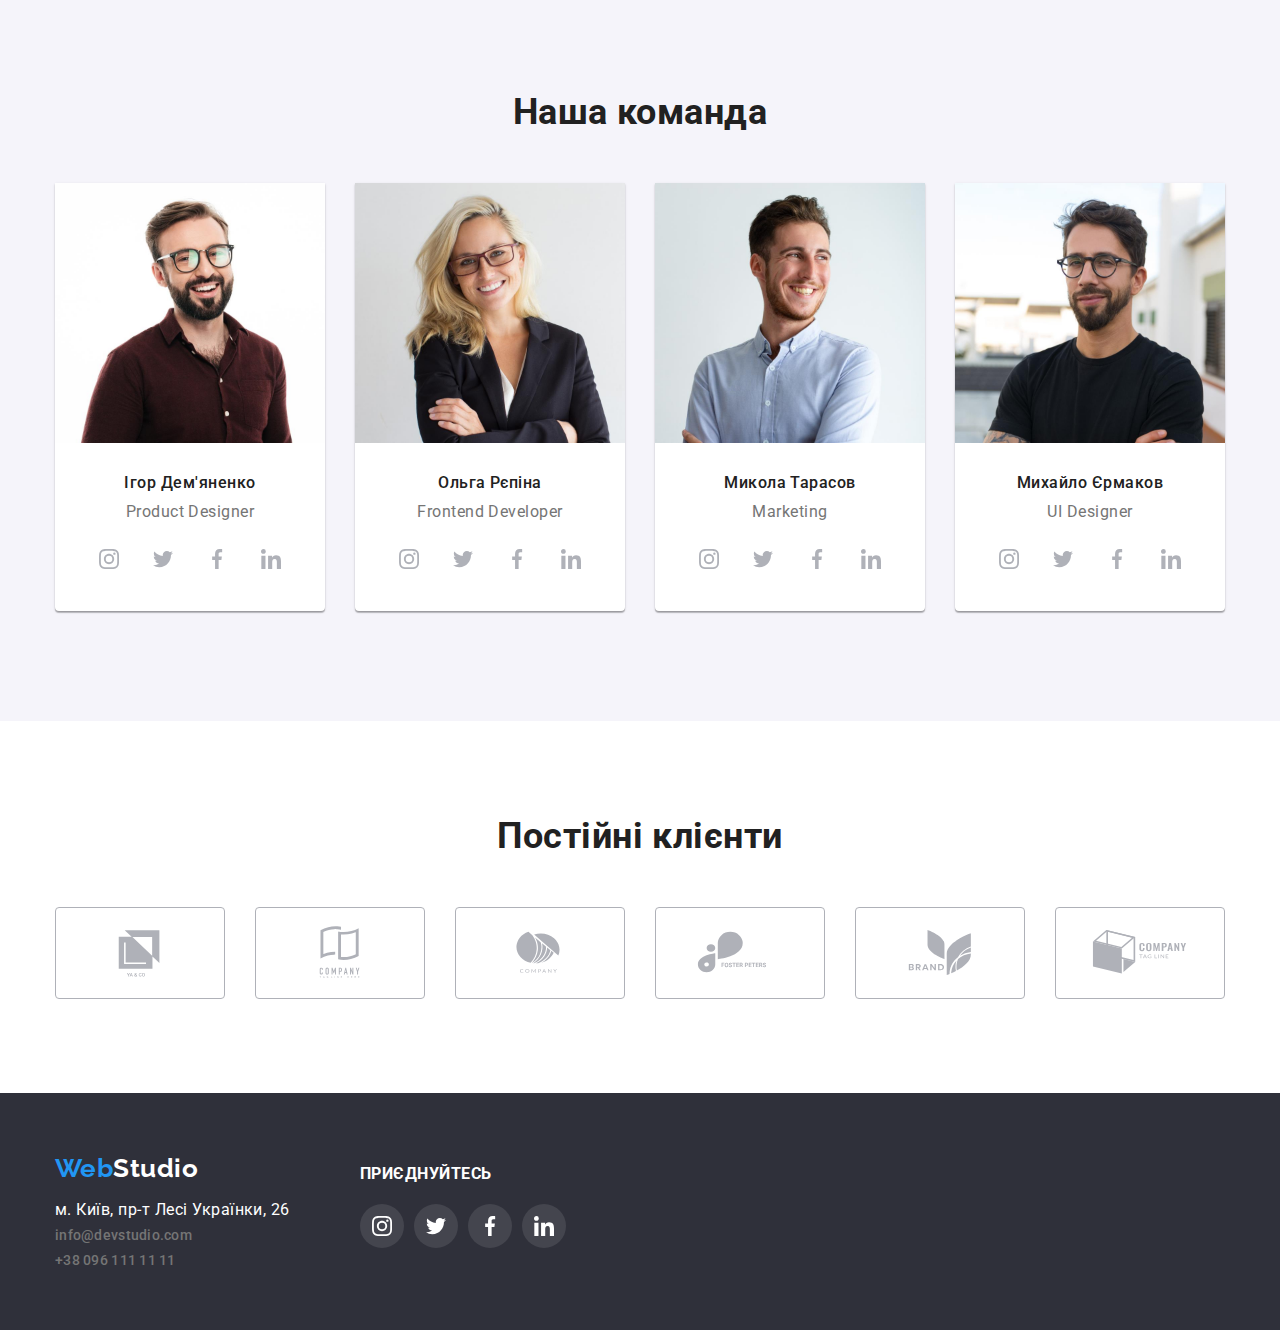
==== commit 859cd87c: "готово3" ====
--- a/index.html
+++ b/index.html
@@ -37,11 +37,17 @@
         <ul class="contacts list">
           <li class="item">
             <a href="mailto:info@devstudio.com" class="link"
-              ><svg class="contacts-icon-mail" width="16" height="12"><use href="./images/icons.svg#icon-mail"></use></svg>info@devstudio.com</a
+              ><svg class="contacts-icon-mail" width="16" height="12">
+                <use href="./images/icons.svg#icon-mail"></use></svg
+              >info@devstudio.com</a
             >
           </li>
           <li class="item">
-            <a href="tel:+380961111111" class="link"><svg class="contacts-icon-phone" width="10" height="12"><use href="./images/icons.svg#icon-phone"></use></svg>+38 096 111 11 11</a>
+            <a href="tel:+380961111111" class="link"
+              ><svg class="contacts-icon-phone" width="10" height="12">
+                <use href="./images/icons.svg#icon-phone"></use></svg
+              >+38 096 111 11 11</a
+            >
           </li>
         </ul>
       </div>
@@ -49,11 +55,19 @@
     <main>
       <!-- герой -->
       <section class="hero">
-       <h1 class="title">Ефективні рішення для <br>вашого бізнесу</h1>
-      <button data-modal-open class="order" type="button">Замовити послугу</button>
-      <div class="backdrop is-hidden" data-modal>
-        <div class="modal"><button class="close-button" type="button" data-modal-close><svg  width="18" height="18"><use href="./images/icons.svg#icon-close"></use></svg></button></div>
-      </div>
+        <h1 class="title">Ефективні рішення для <br />вашого бізнесу</h1>
+        <button data-modal-open class="order" type="button">
+          Замовити послугу
+        </button>
+        <div class="backdrop is-hidden" data-modal>
+          <div class="modal">
+            <button class="close-button" type="button" data-modal-close>
+              <svg width="18" height="18">
+                <use href="./images/icons.svg#icon-close"></use>
+              </svg>
+            </button>
+          </div>
+        </div>
       </section>
       <!-- наші якості -->
       <section class="section features">
@@ -62,7 +76,10 @@
           <ul class="features list">
             <li class="item">
               <div class="feature-pic">
-              <svg class="feature-icon" width="70" height="70"><use href="./images/icons.svg#icon-antenna-1"></use></svg></div>
+                <svg class="feature-icon" width="70" height="70">
+                  <use href="./images/icons.svg#icon-antenna-1"></use>
+                </svg>
+              </div>
               <h3 class="title">УВАГА ДО ДЕТАЛЕЙ</h3>
               <p class="text">
                 Ідейні міркування, і навіть початок повсякденної роботи з
@@ -71,7 +88,10 @@
             </li>
             <li class="item">
               <div class="feature-pic">
-              <svg class="feature-icon" width="70" height="70"><use href="./images/icons.svg#icon-clock-1"></use></svg></div>
+                <svg class="feature-icon" width="70" height="70">
+                  <use href="./images/icons.svg#icon-clock-1"></use>
+                </svg>
+              </div>
               <h3 class="title">ПУНКТУАЛЬНІСТЬ</h3>
               <p class="text">
                 Завдання організації, особливо рамки і місце навчання кадрів
@@ -80,7 +100,10 @@
             </li>
             <li class="item">
               <div class="feature-pic">
-              <svg class="feature-icon" width="70" height="70"><use href="./images/icons.svg#icon-diagram-1"></use></svg></div>
+                <svg class="feature-icon" width="70" height="70">
+                  <use href="./images/icons.svg#icon-diagram-1"></use>
+                </svg>
+              </div>
               <h3 class="title">ПЛАНУВАННЯ</h3>
               <p class="text">
                 Так само консультація з широким активом значною мірою зумовлює.
@@ -88,7 +111,10 @@
             </li>
             <li class="item">
               <div class="feature-pic">
-              <svg class="feature-icon" width="70" height="70"><use href="./images/icons.svg#icon-astronaut-1"></use></svg></div>
+                <svg class="feature-icon" width="70" height="70">
+                  <use href="./images/icons.svg#icon-astronaut-1"></use>
+                </svg>
+              </div>
               <h3 class="title">СУЧАСНІ ТЕХНОЛОГІЇ</h3>
               <p class="text">
                 Значимість цих проблем настільки очевидна, що реалізація
@@ -103,22 +129,41 @@
         <div class="container">
           <h2 class="title">Чим ми займаємося</h2>
           <ul class="work list">
-            <li><div class="work-card">
-              <img src="./images/Coding.jpg" alt="Розробка коду" width="370" /><div class="section-work-name"><p class="work-name">Десктопні додатки</p></div></div>
-            </li>
-            <li><div class="work-card">
-              <img
-                src="./images/Adaptatin_for_mobile_devices.jpg"
-                alt="адаптація на мобільний пристрій"
-                width="370"
-              /><div class="section-work-name"><p class="work-name">Мобільні додатки</p></div></div>
-            </li>
-            <li><div class="work-card">
-              <img
-                src="./images/Test_on_tablet_pc.jpg"
-                alt="тестування на планшеті"
-                width="370"
-              /><div class="section-work-name"><p class="work-name">Дизайнерські рішення</p></div></div>
+            <li>
+              <div class="work-card">
+                <img
+                  src="./images/Coding.jpg"
+                  alt="Розробка коду"
+                  width="370"
+                />
+                <div class="section-work-name">
+                  <p class="work-name">Десктопні додатки</p>
+                </div>
+              </div>
+            </li>
+            <li>
+              <div class="work-card">
+                <img
+                  src="./images/Adaptatin_for_mobile_devices.jpg"
+                  alt="адаптація на мобільний пристрій"
+                  width="370"
+                />
+                <div class="section-work-name">
+                  <p class="work-name">Мобільні додатки</p>
+                </div>
+              </div>
+            </li>
+            <li>
+              <div class="work-card">
+                <img
+                  src="./images/Test_on_tablet_pc.jpg"
+                  alt="тестування на планшеті"
+                  width="370"
+                />
+                <div class="section-work-name">
+                  <p class="work-name">Дизайнерські рішення</p>
+                </div>
+              </div>
             </li>
           </ul>
         </div>
@@ -127,7 +172,7 @@
       <section class="section our-team">
         <div class="container">
           <h2 class="our-team title">Наша команда</h2>
-             <ul class="our-team-list">
+          <ul class="our-team-list">
             <li class="item">
               <img
                 class="card"
@@ -135,14 +180,36 @@
                 alt="Ігор Дем'яненко"
                 width="270"
               />
-               <h3 class="specialist-name">Ігор Дем'яненко</h3>
+              <h3 class="specialist-name">Ігор Дем'яненко</h3>
               <p class="proffession">Product Designer</p>
-               <ul class="social-links list">
-            <li class="icon-item"><a href="" class="social-link"><svg class="social-icon" width="20" height="20"><use href="./images/icons.svg#icon-instagram-1"></use></svg></a></li>
-            <li class="icon-item"><a href="" class="social-link"><svg class="social-icon" width="20" height="20"><use href="./images/icons.svg#icon-twitter-1"></use></svg></a></li>
-            <li class="icon-item"><a href="" class="social-link"><svg class="social-icon" width="20" height="20"><use href="./images/icons.svg#icon-facebook-1"></use></svg></a></li>
-            <li class="icon-item"><a href="" class="social-link"><svg class="social-icon" width="20" height="20"><use href="./images/icons.svg#icon-linkedin-1"></use></svg></a></li>
-          </ul>
+              <ul class="social-links list">
+                <li class="icon-item">
+                  <a href="" class="social-link"
+                    ><svg class="social-icon" width="20" height="20">
+                      <use
+                        href="./images/icons.svg#icon-instagram-1"
+                      ></use></svg
+                  ></a>
+                </li>
+                <li class="icon-item">
+                  <a href="" class="social-link"
+                    ><svg class="social-icon" width="20" height="20">
+                      <use href="./images/icons.svg#icon-twitter-1"></use></svg
+                  ></a>
+                </li>
+                <li class="icon-item">
+                  <a href="" class="social-link"
+                    ><svg class="social-icon" width="20" height="20">
+                      <use href="./images/icons.svg#icon-facebook-1"></use></svg
+                  ></a>
+                </li>
+                <li class="icon-item">
+                  <a href="" class="social-link"
+                    ><svg class="social-icon" width="20" height="20">
+                      <use href="./images/icons.svg#icon-linkedin-1"></use></svg
+                  ></a>
+                </li>
+              </ul>
             </li>
             <li class="item">
               <img
@@ -154,11 +221,33 @@
               <h3 class="specialist-name">Ольга Рєпіна</h3>
               <p class="proffession">Frontend Developer</p>
               <ul class="social-links list">
-           <li class="icon-item"><a href="" class="social-link"><svg class="social-icon" width="20" height="20"><use href="./images/icons.svg#icon-instagram-1"></use></svg></a></li>
-            <li class="icon-item"><a href="" class="social-link"><svg class="social-icon" width="20" height="20"><use href="./images/icons.svg#icon-twitter-1"></use></svg></a></li>
-            <li class="icon-item"><a href="" class="social-link"><svg class="social-icon" width="20" height="20"><use href="./images/icons.svg#icon-facebook-1"></use></svg></a></li>
-            <li class="icon-item"><a href="" class="social-link"><svg class="social-icon" width="20" height="20"><use href="./images/icons.svg#icon-linkedin-1"></use></svg></a></li>
-          </ul>
+                <li class="icon-item">
+                  <a href="" class="social-link"
+                    ><svg class="social-icon" width="20" height="20">
+                      <use
+                        href="./images/icons.svg#icon-instagram-1"
+                      ></use></svg
+                  ></a>
+                </li>
+                <li class="icon-item">
+                  <a href="" class="social-link"
+                    ><svg class="social-icon" width="20" height="20">
+                      <use href="./images/icons.svg#icon-twitter-1"></use></svg
+                  ></a>
+                </li>
+                <li class="icon-item">
+                  <a href="" class="social-link"
+                    ><svg class="social-icon" width="20" height="20">
+                      <use href="./images/icons.svg#icon-facebook-1"></use></svg
+                  ></a>
+                </li>
+                <li class="icon-item">
+                  <a href="" class="social-link"
+                    ><svg class="social-icon" width="20" height="20">
+                      <use href="./images/icons.svg#icon-linkedin-1"></use></svg
+                  ></a>
+                </li>
+              </ul>
             </li>
             <li class="item">
               <img
@@ -170,11 +259,33 @@
               <h3 class="specialist-name">Микола Тарасов</h3>
               <p class="proffession">Marketing</p>
               <ul class="social-links list">
-            <li class="icon-item"><a href="" class="social-link"><svg class="social-icon" width="20" height="20"><use href="./images/icons.svg#icon-instagram-1"></use></svg></a></li>
-            <li class="icon-item"><a href="" class="social-link"><svg class="social-icon" width="20" height="20"><use href="./images/icons.svg#icon-twitter-1"></use></svg></a></li>
-            <li class="icon-item"><a href="" class="social-link"><svg class="social-icon" width="20" height="20"><use href="./images/icons.svg#icon-facebook-1"></use></svg></a></li>
-            <li class="icon-item"><a href="" class="social-link"><svg class="social-icon" width="20" height="20"><use href="./images/icons.svg#icon-linkedin-1"></use></svg></a></li>
-          </ul>
+                <li class="icon-item">
+                  <a href="" class="social-link"
+                    ><svg class="social-icon" width="20" height="20">
+                      <use
+                        href="./images/icons.svg#icon-instagram-1"
+                      ></use></svg
+                  ></a>
+                </li>
+                <li class="icon-item">
+                  <a href="" class="social-link"
+                    ><svg class="social-icon" width="20" height="20">
+                      <use href="./images/icons.svg#icon-twitter-1"></use></svg
+                  ></a>
+                </li>
+                <li class="icon-item">
+                  <a href="" class="social-link"
+                    ><svg class="social-icon" width="20" height="20">
+                      <use href="./images/icons.svg#icon-facebook-1"></use></svg
+                  ></a>
+                </li>
+                <li class="icon-item">
+                  <a href="" class="social-link"
+                    ><svg class="social-icon" width="20" height="20">
+                      <use href="./images/icons.svg#icon-linkedin-1"></use></svg
+                  ></a>
+                </li>
+              </ul>
             </li>
             <li class="item">
               <img
@@ -186,64 +297,133 @@
               <h3 class="specialist-name">Михайло Єрмаков</h3>
               <p class="proffession">UI Designer</p>
               <ul class="social-links list">
-            <li class="icon-item"><a href="" class="social-link"><svg class="social-icon" width="20" height="20"><use href="./images/icons.svg#icon-instagram-1"></use></svg></a></li>
-            <li class="icon-item"><a href="" class="social-link"><svg class="social-icon" width="20" height="20"><use href="./images/icons.svg#icon-twitter-1"></use></svg></a></li>
-            <li class="icon-item"><a href="" class="social-link"><svg class="social-icon" width="20" height="20"><use href="./images/icons.svg#icon-facebook-1"></use></svg></a></li>
-            <li class="icon-item"><a href="" class="social-link"><svg class="social-icon" width="20" height="20"><use href="./images/icons.svg#icon-linkedin-1"></use></svg></a></li>
-          </ul>
+                <li class="icon-item">
+                  <a href="" class="social-link"
+                    ><svg class="social-icon" width="20" height="20">
+                      <use
+                        href="./images/icons.svg#icon-instagram-1"
+                      ></use></svg
+                  ></a>
+                </li>
+                <li class="icon-item">
+                  <a href="" class="social-link"
+                    ><svg class="social-icon" width="20" height="20">
+                      <use href="./images/icons.svg#icon-twitter-1"></use></svg
+                  ></a>
+                </li>
+                <li class="icon-item">
+                  <a href="" class="social-link"
+                    ><svg class="social-icon" width="20" height="20">
+                      <use href="./images/icons.svg#icon-facebook-1"></use></svg
+                  ></a>
+                </li>
+                <li class="icon-item">
+                  <a href="" class="social-link"
+                    ><svg class="social-icon" width="20" height="20">
+                      <use href="./images/icons.svg#icon-linkedin-1"></use></svg
+                  ></a>
+                </li>
+              </ul>
             </li>
           </ul>
         </div>
       </section>
       <!-- наші клієнти -->
       <section class="section clients">
-      <div class="container">
-        <h2 class="client-title">Постійні клієнти</h2>
+        <div class="container">
+          <h2 class="client-title">Постійні клієнти</h2>
           <ul class="client-list">
-          <li class="client-item"><a href="" class="client-link"><svg class="client-icon" width="106" height="60"><use href="./images/icons.svg#icon-client"></use></svg></a></li>
-          <li class="client-item"><a href="" class="client-link"><svg class="client-icon" width="106" height="60"><use href="./images/icons.svg#icon-client2"></use></svg></a></li>
-          <li class="client-item"><a href="" class="client-link"><svg class="client-icon" width="106" height="60"><use href="./images/icons.svg#icon-client3"></use></svg></a></li>
-          <li class="client-item"><a href="" class="client-link"><svg class="client-icon" width="106" height="60"><use href="./images/icons.svg#icon-client4"></use></svg></a></li>
-          <li class="client-item"><a href="" class="client-link"><svg class="client-icon" width="106" height="60"><use href="./images/icons.svg#icon-client5"></use></svg></a></li>
-          <li class="client-item"><a href="" class="client-link"><svg class="client-icon" width="106" height="60"><use href="./images/icons.svg#icon-client6"></use></svg></a></li>
+            <li class="client-item">
+              <a href="" class="client-link"
+                ><svg class="client-icon" width="106" height="60">
+                  <use href="./images/icons.svg#icon-client"></use></svg
+              ></a>
+            </li>
+            <li class="client-item">
+              <a href="" class="client-link"
+                ><svg class="client-icon" width="106" height="60">
+                  <use href="./images/icons.svg#icon-client2"></use></svg
+              ></a>
+            </li>
+            <li class="client-item">
+              <a href="" class="client-link"
+                ><svg class="client-icon" width="106" height="60">
+                  <use href="./images/icons.svg#icon-client3"></use></svg
+              ></a>
+            </li>
+            <li class="client-item">
+              <a href="" class="client-link"
+                ><svg class="client-icon" width="106" height="60">
+                  <use href="./images/icons.svg#icon-client4"></use></svg
+              ></a>
+            </li>
+            <li class="client-item">
+              <a href="" class="client-link"
+                ><svg class="client-icon" width="106" height="60">
+                  <use href="./images/icons.svg#icon-client5"></use></svg
+              ></a>
+            </li>
+            <li class="client-item">
+              <a href="" class="client-link"
+                ><svg class="client-icon" width="106" height="60">
+                  <use href="./images/icons.svg#icon-client6"></use></svg
+              ></a>
+            </li>
           </ul>
         </div>
       </section>
     </main>
     <footer>
       <div class="container footer">
-<div class="footer-address">
-        <a href="" class="logo-footer">
-          
-          <span class="logo_color">Web</span>Studio</a
-        >
-        <address>
-          <p class="address">м. Київ, пр-т Лесі Українки, 26</p>
-          <ul class="contacts-footer list">
-            <li class="item">
-              <a href="mailto:info@devstudio.com" class="link"
-                >info@devstudio.com</a
-              >
-            </li>
-            <li class="item">
-              <a href="tel:+380961111111" class="link">+38 096 111 11 11</a>
-            </li>
-          </ul>
-        </address>
+        <div class="footer-address">
+          <a href="" class="logo-footer">
+            <span class="logo_color">Web</span>Studio</a
+          >
+          <address>
+            <p class="address">м. Київ, пр-т Лесі Українки, 26</p>
+            <ul class="contacts-footer list">
+              <li class="item">
+                <a href="mailto:info@devstudio.com" class="link"
+                  >info@devstudio.com</a
+                >
+              </li>
+              <li class="item">
+                <a href="tel:+380961111111" class="link">+38 096 111 11 11</a>
+              </li>
+            </ul>
+          </address>
         </div>
         <div class="footer-links">
           <h3 class="join-title">приєднуйтесь</h3>
-            <ul class="footer-icon-list">
-              <li class="footer-icon-item"><a class="footer-icon-link" href=""><svg class="footer-icon" width="20" height="20"><use href="./images/icons.svg#icon-instagram-2"></use></svg></a></li>
-              <li class="footer-icon-item"><a class="footer-icon-link" href=""><svg class="footer-icon" width="20" height="20"><use href="./images/icons.svg#icon-twitter-2"></use></svg></a></li>
-              <li class="footer-icon-item"><a class="footer-icon-link" href=""><svg class="footer-icon" width="20" height="20"><use href="./images/icons.svg#icon-facebook-2"></use></svg></a></li>
-              <li class="footer-icon-item"><a class="footer-icon-link" href=""><svg class="footer-icon" width="20" height="20"><use href="./images/icons.svg#icon-linkedin-2"></use></svg></a></li>
-            </ul>
-          
+          <ul class="footer-icon-list">
+            <li class="footer-icon-item">
+              <a class="footer-icon-link" href=""
+                ><svg class="footer-icon" width="20" height="20">
+                  <use href="./images/icons.svg#icon-instagram-2"></use></svg
+              ></a>
+            </li>
+            <li class="footer-icon-item">
+              <a class="footer-icon-link" href=""
+                ><svg class="footer-icon" width="20" height="20">
+                  <use href="./images/icons.svg#icon-twitter-2"></use></svg
+              ></a>
+            </li>
+            <li class="footer-icon-item">
+              <a class="footer-icon-link" href=""
+                ><svg class="footer-icon" width="20" height="20">
+                  <use href="./images/icons.svg#icon-facebook-2"></use></svg
+              ></a>
+            </li>
+            <li class="footer-icon-item">
+              <a class="footer-icon-link" href=""
+                ><svg class="footer-icon" width="20" height="20">
+                  <use href="./images/icons.svg#icon-linkedin-2"></use></svg
+              ></a>
+            </li>
+          </ul>
         </div>
       </div>
     </footer>
-  <script src="./js/modal.js"></script>
-  
+    <script src="./js/modal.js"></script>
   </body>
 </html>
--- a/css/styles.css
+++ b/css/styles.css
@@ -368,7 +368,7 @@
 .our-team {
     background-color: #F5F4FA;
 }
-.our-team.title {
+.our-team .title {
     margin-top: 0;
     margin-bottom: 0;
     font-weight: 700;
@@ -387,7 +387,7 @@
     margin-top: 50px;
     list-style: none;
 }
-.our-team.item{
+.our-team .item{
     padding-bottom: 30px;
     border-radius: 0px 0px 4px 4px;
     background-color: #FFFFFF;
